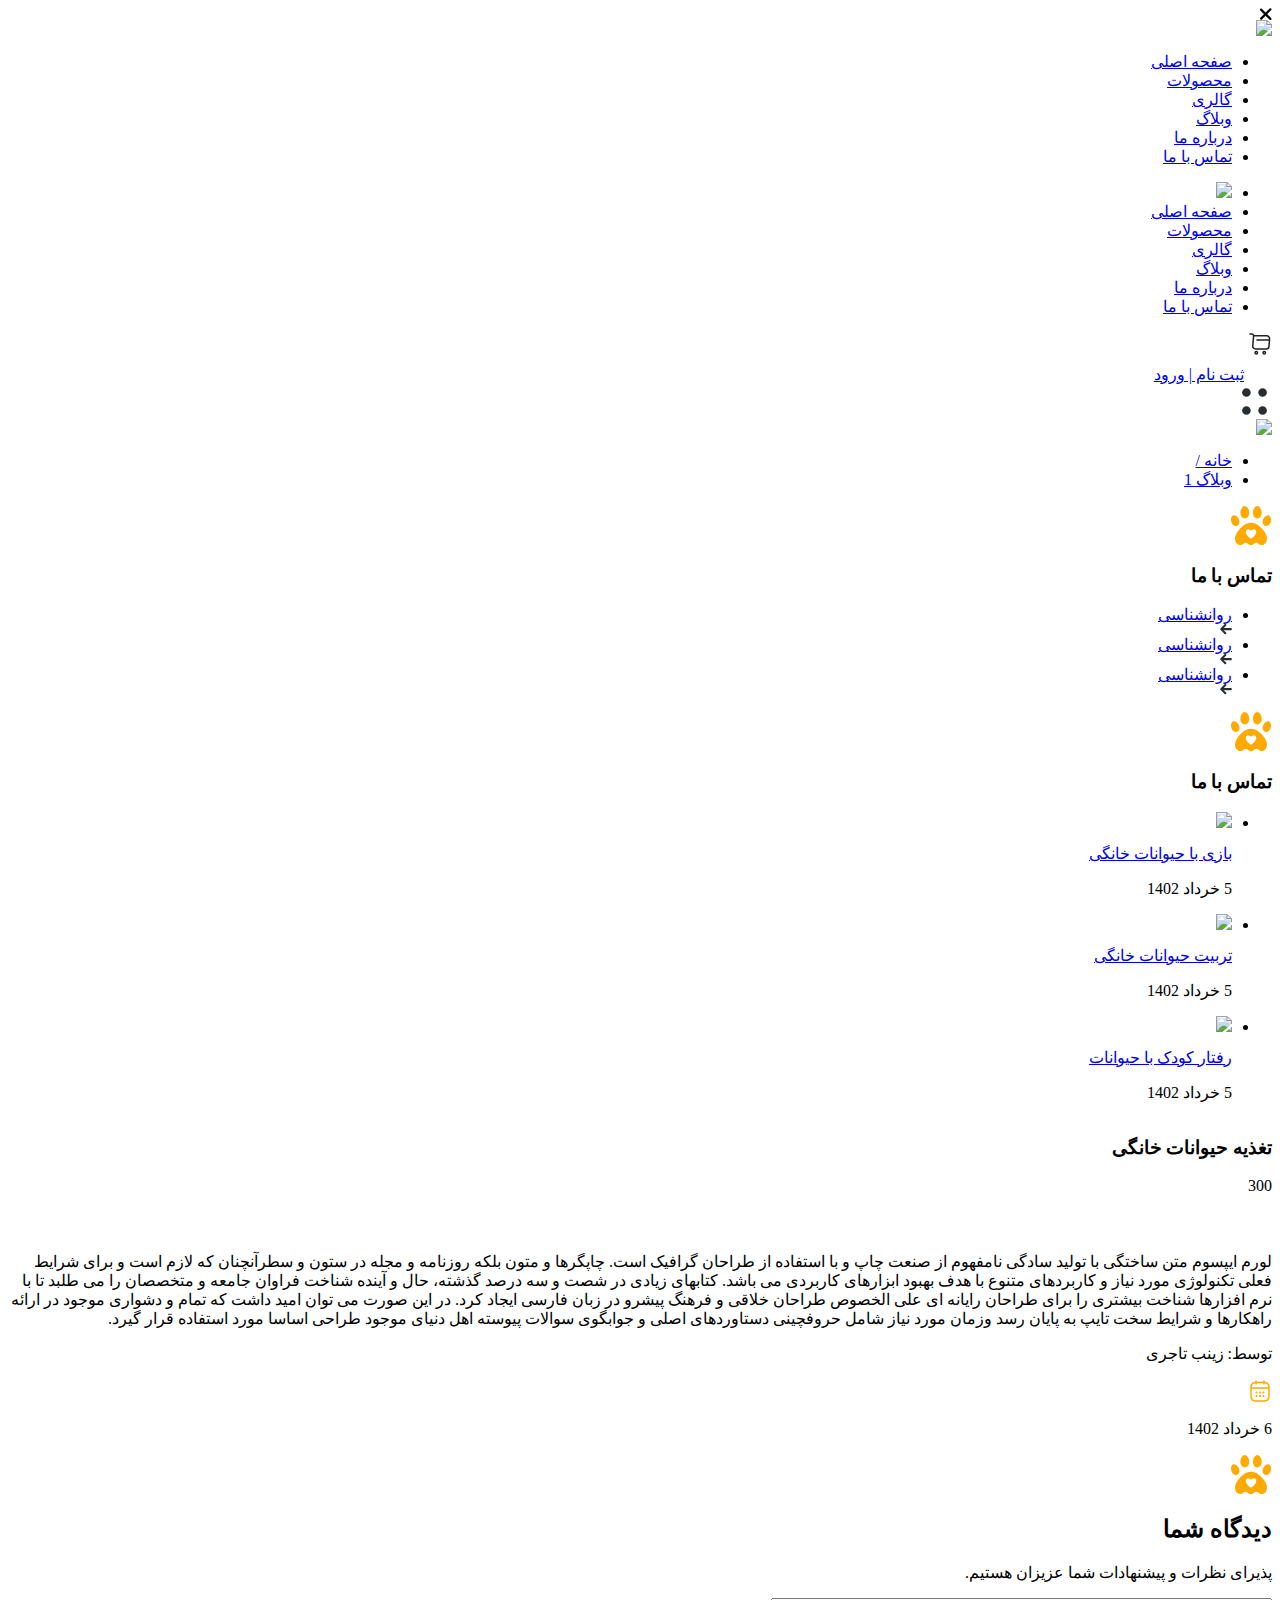
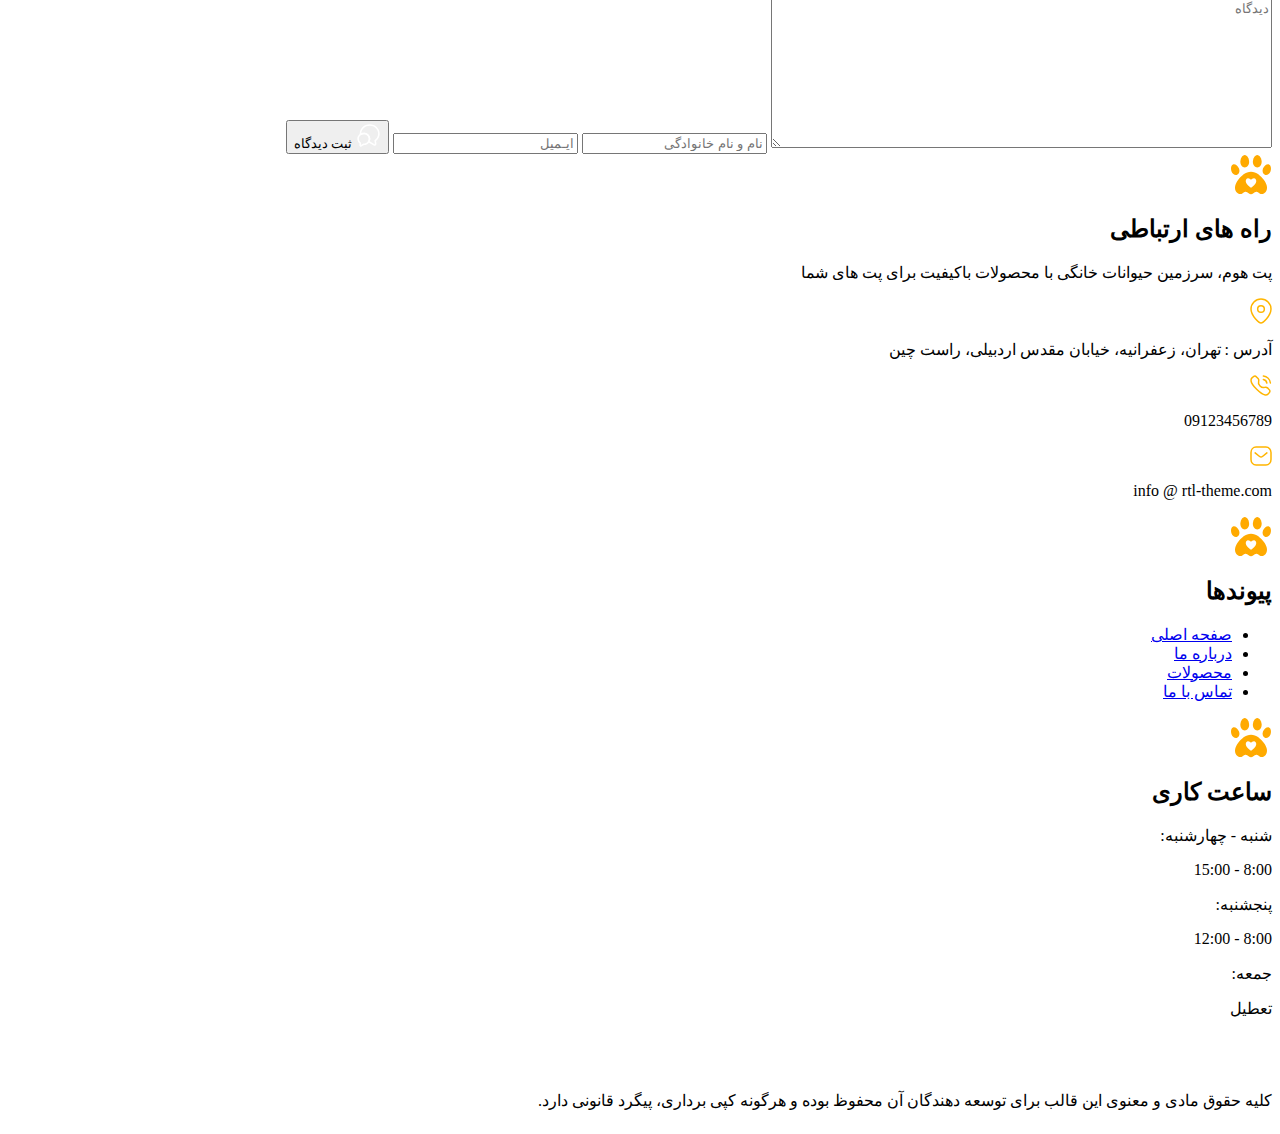
==== page-blog.html @ 5ad402a3 "Add files via upload" ====
﻿<html dir="rtl" lang="fa-IR">

<!-- Mirrored from theme-code.ir/pet-home/page-blog.html by HTTrack Website Copier/3.x [XR&CO'2014], Tue, 13 Jun 2023 16:57:00 GMT -->
<head>
    <title>صفحه وبلاگ 1 - دمو 1</title>
    <meta charset="UTF-8">
    <meta http-equiv="X-UA-Compatible" content="IE=edge">
    <meta name="viewport" content="width=device-width, initial-scale=1.0 , maximum-scale=1">
    <link href="Css/Main.css" rel="stylesheet" />
    <link href="Css/Menu.css" rel="stylesheet" />
    <link href="Css/Style.css" rel="stylesheet" />
    <link href="Css/owl.carousel.min.css" rel="stylesheet" />
    <link href="Css/owl.theme.min.css" rel="stylesheet" />
</head>

<body class="rtl">
    <div class="main_wrap">
        <div class="of-site-mask"></div>
    
        <div class="off-canvas-wrap ">
            <div class="close-off-canvas-wrap">
                <a href="#" id="of-close-off-canvas">
                    <svg class="mt-3" width="12" height="12" viewBox="0 0 22 22" fill="none" xmlns="http://www.w3.org/2000/svg">
                        <path d="M2 3L18.9706 19.9706" stroke="black" stroke-width="4" stroke-linecap="round"/>
                        <path d="M19.0874 2.47266L2.11684 19.4432" stroke="black" stroke-width="4" stroke-linecap="round"/>
                    </svg>
                </a>
            </div>

            <div class="off-canvas-inner">
                <div id="of-mobile-nav" class="mobile-menu-wrap">
                        <div class="d-block text-center my-3">
                            <a href="Index.html" class="current py-2">
                                <img src="Img/logo.svg" />
                            </a>
                        </div> 
                    <ul class="mobile-menu">
                        <li class="current-menu-item">
                            <a href="Index.html">صفحه اصلی</a>
                        </li>
                        <li class="current-menu-item">
                            <a href="shop.html">محصولات</a>
                        </li>
                        <li class="current-menu-item">
                            <a href="gallery.html">گالری</a>
                        </li>
                        <li class="current-menu-item">
                            <a href="blog.html">وبلاگ</a>
                        </li>
                        <li class="current-menu-item">
                            <a href="about-us.html">درباره ما</a>
                        </li>      
                        <li class="current-menu-item">
                            <a href="contact-us.html">تماس با ما</a>
                        </li>
                    </ul>
                </div>
            </div>
        </div>

        <header class="main_header wide_header">
            <div class="header_container">
                <div class="menu_wrapper menu_sticky header-btop">
                    <div class="container p_relative h86">

                        <div id="navigation" class="of-drop-down of-main-menu" role="navigation">
                            <ul class="menu">
                                <li>
                                    <a href="Index.html" class="current py-2">
                                        <img src="Img/logo.svg" />
                                    </a>
                                </li>
                                <li><a href="Index.html" target="_blank">صفحه اصلی</a></li>

                                <li><a href="shop.html" target="_blank">محصولات</a></li>

                                <li><a href="gallery.html" target="_blank">گالری</a></li>

                                <li><a href="blog.html" target="_blank">وبلاگ</a></li>
                        
                                <li><a href="about-us.html" target="_blank">درباره ما</a></li>
                                <li><a href="contact-us.html" target="_blank">تماس با ما</a></li>
                            </ul>
                        </div>

                        <div class="m_login d-flex">
                            <div class="shoping-cart radius30">
                                <a href="cart.html">
                                <svg width="24" height="24" viewBox="0 0 24 24" fill="none" xmlns="http://www.w3.org/2000/svg">
                                    <path d="M2 2H3.74001C4.82001 2 5.67 2.93 5.58 4L4.75 13.96C4.61 15.59 5.89999 16.99 7.53999 16.99H18.19C19.63 16.99 20.89 15.81 21 14.38L21.54 6.88C21.66 5.22 20.4 3.87 18.73 3.87H5.82001" stroke="#222221" stroke-width="1.5" stroke-miterlimit="10" stroke-linecap="round" stroke-linejoin="round"/>
                                    <path d="M16.25 22C16.9404 22 17.5 21.4404 17.5 20.75C17.5 20.0596 16.9404 19.5 16.25 19.5C15.5596 19.5 15 20.0596 15 20.75C15 21.4404 15.5596 22 16.25 22Z" stroke="#222221" stroke-width="1.5" stroke-miterlimit="10" stroke-linecap="round" stroke-linejoin="round"/>
                                    <path d="M8.25 22C8.94036 22 9.5 21.4404 9.5 20.75C9.5 20.0596 8.94036 19.5 8.25 19.5C7.55964 19.5 7 20.0596 7 20.75C7 21.4404 7.55964 22 8.25 22Z" stroke="#222221" stroke-width="1.5" stroke-miterlimit="10" stroke-linecap="round" stroke-linejoin="round"/>
                                    <path d="M9 8H21" stroke="#222221" stroke-width="1.5" stroke-miterlimit="10" stroke-linecap="round" stroke-linejoin="round"/>
                                </svg> 
                            </a>                                                   
                           </div>
                                <div class="login px-4 py-2 radius55 d-flex align-items-center">
                                    
                                    <svg width="24" height="24" viewBox="0 0 24 24" fill="none" xmlns="http://www.w3.org/2000/svg">
                                        <path d="M14.4399 19.05L15.9599 20.57L18.9999 17.53" stroke="white" stroke-width="1.5" stroke-linecap="round" stroke-linejoin="round"/>
                                        <path d="M12.1601 10.87C12.0601 10.86 11.9401 10.86 11.8301 10.87C9.4501 10.79 7.5601 8.84 7.5601 6.44C7.5501 3.99 9.5401 2 11.9901 2C14.4401 2 16.4301 3.99 16.4301 6.44C16.4301 8.84 14.5301 10.79 12.1601 10.87Z" stroke="white" stroke-width="1.5" stroke-linecap="round" stroke-linejoin="round"/>
                                        <path d="M11.99 21.8099C10.17 21.8099 8.36004 21.3499 6.98004 20.4299C4.56004 18.8099 4.56004 16.1699 6.98004 14.5599C9.73004 12.7199 14.24 12.7199 16.99 14.5599" stroke="white" stroke-width="1.5" stroke-linecap="round" stroke-linejoin="round"/>
                                    </svg>    
                                    <a class="mr-2" href="login.html">ثبت نام | ورود</a>
                                </div>
                        </div>

                        <div class="is-show mobile-nav-button">
                            <a id="of-trigger" class="icon-wrap" href="#">
                                <svg width="35" height="35" viewBox="0 0 24 24" fill="none" xmlns="http://www.w3.org/2000/svg">
                                    <path d="M17.5401 8.81063C19.1748 8.81063 20.5001 7.48539 20.5001 5.85062C20.5001 4.21586 19.1748 2.89062 17.5401 2.89062C15.9053 2.89062 14.5801 4.21586 14.5801 5.85062C14.5801 7.48539 15.9053 8.81063 17.5401 8.81063Z" fill="#292D32"/>
                                    <path d="M6.46 8.81063C8.09476 8.81063 9.42 7.48539 9.42 5.85062C9.42 4.21586 8.09476 2.89062 6.46 2.89062C4.82524 2.89062 3.5 4.21586 3.5 5.85062C3.5 7.48539 4.82524 8.81063 6.46 8.81063Z" fill="#292D32"/>
                                    <path d="M17.5401 21.1095C19.1748 21.1095 20.5001 19.7842 20.5001 18.1495C20.5001 16.5147 19.1748 15.1895 17.5401 15.1895C15.9053 15.1895 14.5801 16.5147 14.5801 18.1495C14.5801 19.7842 15.9053 21.1095 17.5401 21.1095Z" fill="#292D32"/>
                                    <path d="M6.46 21.1095C8.09476 21.1095 9.42 19.7842 9.42 18.1495C9.42 16.5147 8.09476 15.1895 6.46 15.1895C4.82524 15.1895 3.5 16.5147 3.5 18.1495C3.5 19.7842 4.82524 21.1095 6.46 21.1095Z" fill="#292D32"/>
                                    </svg>
                            </a>        
                        </div>

                        <div class="logo-mobile d-none">
                            <a href="Index.html" class="current py-2">
                                <img src="Img/logo.svg" />
                            </a>
                        </div> 

                    </div>
                </div>
            </div>
        </header>

        <div class="clearfix"></div>

        <section class="container-fluid bkg p-0">
            <div class="row">
                <div class="col-lg-12 p-0 mb-3">
                    <div class="bg-package d-flex align-items-center justify-content-center">
                        <div class="breadcrumb radius15">
                            <ul class="">
                                <li><a href="#">خانه / </a></li>
                                <li><a href="#" class="current">وبلاگ 1</a></li>
                            </ul>
                        </div>
                    </div>
                </div>
            </div>
        </section>

        <section class="container mb-4">
            <div class="row">


            <div class="col-xl-3 order-xl-1 pt-3 order-1 mb-3">
                    <div class="d-flex align-items-center justify-content-center mb-3 bg-title-sidebar p-2 radius15">
                        <svg width="41" height="41" viewBox="0 0 41 41" fill="none" xmlns="http://www.w3.org/2000/svg">
                            <path d="M26.2658 0.97876C28.7008 0.97876 30.6746 4.67863 30.6746 7.81348C30.6746 10.9483 28.7008 13.489 26.2658 13.489C23.8307 13.489 21.8569 10.9479 21.8569 7.81348C21.8569 4.6791 23.8307 0.97876 26.2658 0.97876Z" fill="#FFAA00"/>
                            <path d="M13.7387 0.97876C16.1737 0.97876 18.1475 4.67863 18.1475 7.81348C18.1475 10.9483 16.1737 13.489 13.7387 13.489C11.3036 13.489 9.32983 10.9479 9.32983 7.81348C9.32983 4.6791 11.3036 0.97876 13.7387 0.97876Z" fill="#FFAA00"/>
                            <path d="M0.534818 17.5109C-0.500563 14.9255 -0.0464077 11.2055 2.01777 10.3819C4.08194 9.55835 6.97583 11.9425 8.01027 14.5283C9.04471 17.1142 8.20934 19.8781 6.1447 20.7017C4.08005 21.5252 1.56879 20.0967 0.534818 17.5109Z" fill="#FFAA00"/>
                            <path d="M39.4698 17.5109C38.4344 20.0963 35.9241 21.5253 33.8599 20.7017C31.7957 19.8782 30.9604 17.1142 31.9943 14.5284C33.0283 11.9426 35.9227 9.55745 37.9868 10.3819C40.051 11.2064 40.5037 14.9251 39.4698 17.5109Z" fill="#FFAA00"/>
                            <path d="M35.776 31.7942C35.3054 29.679 34.1759 27.7667 32.9292 25.9965C30.0075 21.85 25.329 17.6627 20.0025 17.6627C14.698 17.6627 9.99787 21.8491 7.07574 25.9965C5.82905 27.7667 4.7019 29.6766 4.22892 31.7942C3.75593 33.9119 4.01478 36.2805 5.3283 37.9991C6.64182 39.7176 9.13097 40.5816 11.0756 39.649C12.2324 39.0953 13.169 37.9789 14.4448 37.8712C15.6167 37.773 16.6521 38.5608 17.6291 39.2198C18.335 39.696 19.1869 40.1294 20.0025 40.135C20.8181 40.1294 21.6694 39.696 22.3758 39.2198C23.3529 38.5617 24.3882 37.773 25.5601 37.8712C26.836 37.9789 27.7721 39.0934 28.9293 39.649C30.874 40.5816 33.3631 39.7214 34.6766 38.001C35.9902 36.2805 36.249 33.9123 35.776 31.7942ZM24.6424 29.2432C24.0414 30.3403 23.0931 31.3063 22.2921 32.0579C21.8629 32.4609 21.4108 32.8388 20.9381 33.1899H20.9353C20.6648 33.3882 20.338 33.4951 20.0025 33.4951C19.6669 33.4951 19.3402 33.3882 19.0697 33.1899H19.0669C18.5941 32.8388 18.142 32.4609 17.7129 32.0579C16.9128 31.3058 15.9635 30.3403 15.3626 29.2432C14.866 28.3374 14.6067 27.3423 14.8637 26.3053C15.1103 25.3116 15.8953 24.4387 16.8582 24.3169C17.9717 24.1759 19.2683 24.9586 20.0025 25.8573C20.7366 24.9586 22.0332 24.1764 23.1467 24.3174C24.1096 24.4392 24.8946 25.3121 25.1413 26.3058C25.3982 27.3423 25.1389 28.3374 24.6424 29.2432Z" fill="#FFAA00"/>
                            </svg>
                            
                            <h3 class="mr-3">تماس با ما</h3>
                        
        
                    </div>   

                    <div class="card side-category p-4 mb-3">
                            <ul class="list-unstyled">
                            
                            <li><a href="#"><span>روانشناسی</span></a>
                                <a href="#">
                                    <div class="arrow-cat d-flex align-items-center justify-content-center">
                                    <svg width="12" height="11" viewBox="0 0 12 11" fill="none" xmlns="http://www.w3.org/2000/svg">
                                        <path d="M10.8019 6.17453H2.56566C2.00285 6.17453 1.53613 5.70782 1.53613 5.14501C1.53613 4.5822 2.00285 4.11548 2.56566 4.11548H10.8019C11.3647 4.11548 11.8314 4.5822 11.8314 5.14501C11.8314 5.70782 11.3647 6.17453 10.8019 6.17453Z" fill="#292D32"/>
                                        <path d="M5.31096 10.2918C5.05014 10.2918 4.78933 10.1958 4.58342 9.98985L0.465311 5.87174C0.067227 5.47366 0.067227 4.81476 0.465311 4.41667L4.58342 0.298563C4.98151 -0.099521 5.64041 -0.099521 6.03849 0.298563C6.43657 0.696647 6.43657 1.35554 6.03849 1.75363L2.64791 5.14421L6.03849 8.53479C6.43657 8.93287 6.43657 9.59177 6.03849 9.98985C5.83258 10.1958 5.57177 10.2918 5.31096 10.2918Z" fill="#292D32"/>
                                    </svg>
                                    </div>
                                </a>
                            </li>
                            <li><a href="#"><span>روانشناسی</span></a>
                                <a href="#">
                                    <div class="arrow-cat d-flex align-items-center justify-content-center">
                                    <svg width="12" height="11" viewBox="0 0 12 11" fill="none" xmlns="http://www.w3.org/2000/svg">
                                        <path d="M10.8019 6.17453H2.56566C2.00285 6.17453 1.53613 5.70782 1.53613 5.14501C1.53613 4.5822 2.00285 4.11548 2.56566 4.11548H10.8019C11.3647 4.11548 11.8314 4.5822 11.8314 5.14501C11.8314 5.70782 11.3647 6.17453 10.8019 6.17453Z" fill="#292D32"/>
                                        <path d="M5.31096 10.2918C5.05014 10.2918 4.78933 10.1958 4.58342 9.98985L0.465311 5.87174C0.067227 5.47366 0.067227 4.81476 0.465311 4.41667L4.58342 0.298563C4.98151 -0.099521 5.64041 -0.099521 6.03849 0.298563C6.43657 0.696647 6.43657 1.35554 6.03849 1.75363L2.64791 5.14421L6.03849 8.53479C6.43657 8.93287 6.43657 9.59177 6.03849 9.98985C5.83258 10.1958 5.57177 10.2918 5.31096 10.2918Z" fill="#292D32"/>
                                    </svg>
                                    </div>
                                </a>
                            </li>
                            <li><a href="#"><span>روانشناسی</span></a>
                                <a href="#">
                                    <div class="arrow-cat d-flex align-items-center justify-content-center">
                                    <svg width="12" height="11" viewBox="0 0 12 11" fill="none" xmlns="http://www.w3.org/2000/svg">
                                        <path d="M10.8019 6.17453H2.56566C2.00285 6.17453 1.53613 5.70782 1.53613 5.14501C1.53613 4.5822 2.00285 4.11548 2.56566 4.11548H10.8019C11.3647 4.11548 11.8314 4.5822 11.8314 5.14501C11.8314 5.70782 11.3647 6.17453 10.8019 6.17453Z" fill="#292D32"/>
                                        <path d="M5.31096 10.2918C5.05014 10.2918 4.78933 10.1958 4.58342 9.98985L0.465311 5.87174C0.067227 5.47366 0.067227 4.81476 0.465311 4.41667L4.58342 0.298563C4.98151 -0.099521 5.64041 -0.099521 6.03849 0.298563C6.43657 0.696647 6.43657 1.35554 6.03849 1.75363L2.64791 5.14421L6.03849 8.53479C6.43657 8.93287 6.43657 9.59177 6.03849 9.98985C5.83258 10.1958 5.57177 10.2918 5.31096 10.2918Z" fill="#292D32"/>
                                    </svg>
                                    </div>
                                </a>
                            </li>
                      
                        </ul>
                    </div>
                    <div class="d-flex align-items-center justify-content-center mb-3 mt-5 bg-title-sidebar p-2 radius15">
                        <svg width="41" height="41" viewBox="0 0 41 41" fill="none" xmlns="http://www.w3.org/2000/svg">
                            <path d="M26.2658 0.97876C28.7008 0.97876 30.6746 4.67863 30.6746 7.81348C30.6746 10.9483 28.7008 13.489 26.2658 13.489C23.8307 13.489 21.8569 10.9479 21.8569 7.81348C21.8569 4.6791 23.8307 0.97876 26.2658 0.97876Z" fill="#FFAA00"/>
                            <path d="M13.7387 0.97876C16.1737 0.97876 18.1475 4.67863 18.1475 7.81348C18.1475 10.9483 16.1737 13.489 13.7387 13.489C11.3036 13.489 9.32983 10.9479 9.32983 7.81348C9.32983 4.6791 11.3036 0.97876 13.7387 0.97876Z" fill="#FFAA00"/>
                            <path d="M0.534818 17.5109C-0.500563 14.9255 -0.0464077 11.2055 2.01777 10.3819C4.08194 9.55835 6.97583 11.9425 8.01027 14.5283C9.04471 17.1142 8.20934 19.8781 6.1447 20.7017C4.08005 21.5252 1.56879 20.0967 0.534818 17.5109Z" fill="#FFAA00"/>
                            <path d="M39.4698 17.5109C38.4344 20.0963 35.9241 21.5253 33.8599 20.7017C31.7957 19.8782 30.9604 17.1142 31.9943 14.5284C33.0283 11.9426 35.9227 9.55745 37.9868 10.3819C40.051 11.2064 40.5037 14.9251 39.4698 17.5109Z" fill="#FFAA00"/>
                            <path d="M35.776 31.7942C35.3054 29.679 34.1759 27.7667 32.9292 25.9965C30.0075 21.85 25.329 17.6627 20.0025 17.6627C14.698 17.6627 9.99787 21.8491 7.07574 25.9965C5.82905 27.7667 4.7019 29.6766 4.22892 31.7942C3.75593 33.9119 4.01478 36.2805 5.3283 37.9991C6.64182 39.7176 9.13097 40.5816 11.0756 39.649C12.2324 39.0953 13.169 37.9789 14.4448 37.8712C15.6167 37.773 16.6521 38.5608 17.6291 39.2198C18.335 39.696 19.1869 40.1294 20.0025 40.135C20.8181 40.1294 21.6694 39.696 22.3758 39.2198C23.3529 38.5617 24.3882 37.773 25.5601 37.8712C26.836 37.9789 27.7721 39.0934 28.9293 39.649C30.874 40.5816 33.3631 39.7214 34.6766 38.001C35.9902 36.2805 36.249 33.9123 35.776 31.7942ZM24.6424 29.2432C24.0414 30.3403 23.0931 31.3063 22.2921 32.0579C21.8629 32.4609 21.4108 32.8388 20.9381 33.1899H20.9353C20.6648 33.3882 20.338 33.4951 20.0025 33.4951C19.6669 33.4951 19.3402 33.3882 19.0697 33.1899H19.0669C18.5941 32.8388 18.142 32.4609 17.7129 32.0579C16.9128 31.3058 15.9635 30.3403 15.3626 29.2432C14.866 28.3374 14.6067 27.3423 14.8637 26.3053C15.1103 25.3116 15.8953 24.4387 16.8582 24.3169C17.9717 24.1759 19.2683 24.9586 20.0025 25.8573C20.7366 24.9586 22.0332 24.1764 23.1467 24.3174C24.1096 24.4392 24.8946 25.3121 25.1413 26.3058C25.3982 27.3423 25.1389 28.3374 24.6424 29.2432Z" fill="#FFAA00"/>
                            </svg>
                            
                            <h3 class="mr-3">تماس با ما</h3>
                        
        
                    </div>  
                    
                    <div class="card thumb-post p-4 mb-3">
            
                        <ul>
                            <li class="my-1">
                                <div class="d-flex align-items-center justify-content-between">
                                    <a href="#"><img src="Img/beautiful-pet-3.jpg" /></a>
                                    <div class="mr-2">
                                        <p><a href="#">بازی با حیوانات خانگی</a></p>
                                        <p>5 خرداد 1402</p>
                                    </div>
                                </div>
                            </li>
                            <li class="my-1">
                                <div class="d-flex align-items-center justify-content-between">
                                    <a href="#"><img src="Img/beautiful-pet-4.jpg" /></a>
                                    <div class="mr-2">
                                        <p><a href="#">تربیت حیوانات خانگی</a></p>
                                        <p>5 خرداد 1402</p>
                                    </div>
                                </div>
                            </li>
                            <li class="my-1">
                                <div class="d-flex align-items-center justify-content-between">
                                    <a href="#"><img src="Img/beautiful-pet-2.jpg" /></a>
                                    <div class="mr-2">
                                        <p><a href="#">رفتار کودک با حیوانات</a></p>
                                        <p>5 خرداد 1402</p>
                                    </div>
                                </div>
                            </li>
               
                    </div>
             
            </div>



            <div class="col-xl-9 order-xl-0 pl-4 order-0 mb-3 blog-p">
               
                    <div class="mb-3 p-3">

                        <div class="op p_relative">
                            <img src="Img/beautiful-pet-1.jpg" alt="" class="img-fluid mb-4 blogimg radius30" />
                            <div class="op-description d-flex justify-content-between w-100">
                                <h3>تغذیه حیوانات خانگی</h3>

                                <div class="d-flex align-items-center">   
                                    <p class="ml-2">300</p>
                                    <svg width="25" height="25" viewBox="0 0 28 28" fill="none" xmlns="http://www.w3.org/2000/svg">
                                        <path d="M18.1766 14C18.1766 16.31 16.3099 18.1766 13.9999 18.1766C11.6899 18.1766 9.82324 16.31 9.82324 14C9.82324 11.69 11.6899 9.8233 13.9999 9.8233C16.3099 9.8233 18.1766 11.69 18.1766 14Z" stroke="white" stroke-width="2" stroke-linecap="round" stroke-linejoin="round"/>
                                        <path d="M13.9998 23.6484C18.1182 23.6484 21.9565 21.2217 24.6282 17.0217C25.6782 15.3767 25.6782 12.6117 24.6282 10.9667C21.9565 6.76669 18.1182 4.34003 13.9998 4.34003C9.88148 4.34003 6.04315 6.76669 3.37148 10.9667C2.32148 12.6117 2.32148 15.3767 3.37148 17.0217C6.04315 21.2217 9.88148 23.6484 13.9998 23.6484Z" stroke="white" stroke-width="2" stroke-linecap="round" stroke-linejoin="round"/>
                                        </svg>
                                </div>

    
                            </div>
                            <a class="op-link" href="blog_destails.html"></a>
                        </div>
                    </div>
                        <div class="card m-3 p-sm-4 p-3 pb-0">
                            <div class="item">

                                <div class="row">
                                    <div class="col-lg-12 text-justify">                   
                                        <p>لورم ایپسوم متن ساختگی با تولید سادگی نامفهوم از صنعت چاپ و با استفاده از طراحان گرافیک است. چاپگرها و متون بلکه روزنامه و مجله در ستون و سطرآنچنان که لازم است و برای شرایط فعلی تکنولوژی مورد نیاز و کاربردهای متنوع با هدف بهبود ابزارهای کاربردی می باشد. کتابهای زیادی در شصت و سه درصد گذشته، حال و آینده شناخت فراوان جامعه و متخصصان را می طلبد تا با نرم افزارها شناخت بیشتری را برای طراحان رایانه ای علی الخصوص طراحان خلاقی و فرهنگ پیشرو در زبان فارسی ایجاد کرد. در این صورت می توان امید داشت که تمام و دشواری موجود در ارائه راهکارها و شرایط سخت تایپ به پایان رسد وزمان مورد نیاز شامل حروفچینی دستاوردهای اصلی و جوابگوی سوالات پیوسته اهل دنیای موجود طراحی اساسا مورد استفاده قرار گیرد.
                                        </p>
                                        
                                        <div class="d-flex justify-content-between mt-4 bt-1 p-3">
                                            <p>توسط: زینب تاجری</p>
                                            <div class="d-flex align-items-center">
                                                <svg width="24" height="24" viewBox="0 0 24 24" fill="none" xmlns="http://www.w3.org/2000/svg">
                                                    <path d="M8 5.75C7.59 5.75 7.25 5.41 7.25 5V2C7.25 1.59 7.59 1.25 8 1.25C8.41 1.25 8.75 1.59 8.75 2V5C8.75 5.41 8.41 5.75 8 5.75Z" fill="#FFAA00"/>
                                                    <path d="M16 5.75C15.59 5.75 15.25 5.41 15.25 5V2C15.25 1.59 15.59 1.25 16 1.25C16.41 1.25 16.75 1.59 16.75 2V5C16.75 5.41 16.41 5.75 16 5.75Z" fill="#FFAA00"/>
                                                    <path d="M8.5 14.5001C8.37 14.5001 8.24 14.4701 8.12 14.4201C7.99 14.3701 7.89 14.3001 7.79 14.2101C7.61 14.0201 7.5 13.7701 7.5 13.5001C7.5 13.3701 7.53 13.2401 7.58 13.1201C7.63 13.0001 7.7 12.8901 7.79 12.7901C7.89 12.7001 7.99 12.6301 8.12 12.5801C8.48 12.4301 8.93 12.5101 9.21 12.7901C9.39 12.9801 9.5 13.2401 9.5 13.5001C9.5 13.5601 9.49 13.6301 9.48 13.7001C9.47 13.7601 9.45 13.8201 9.42 13.8801C9.4 13.9401 9.37 14.0001 9.33 14.0601C9.3 14.1101 9.25 14.1601 9.21 14.2101C9.02 14.3901 8.76 14.5001 8.5 14.5001Z" fill="#FFAA00"/>
                                                    <path d="M12 14.5C11.87 14.5 11.74 14.47 11.62 14.42C11.49 14.37 11.39 14.3 11.29 14.21C11.11 14.02 11 13.77 11 13.5C11 13.37 11.03 13.24 11.08 13.12C11.13 13 11.2 12.89 11.29 12.79C11.39 12.7 11.49 12.63 11.62 12.58C11.98 12.42 12.43 12.51 12.71 12.79C12.89 12.98 13 13.24 13 13.5C13 13.56 12.99 13.63 12.98 13.7C12.97 13.76 12.95 13.82 12.92 13.88C12.9 13.94 12.87 14 12.83 14.06C12.8 14.11 12.75 14.16 12.71 14.21C12.52 14.39 12.26 14.5 12 14.5Z" fill="#FFAA00"/>
                                                    <path d="M15.5 14.5C15.37 14.5 15.24 14.47 15.12 14.42C14.99 14.37 14.89 14.3 14.79 14.21C14.75 14.16 14.71 14.11 14.67 14.06C14.63 14 14.6 13.94 14.58 13.88C14.55 13.82 14.53 13.76 14.52 13.7C14.51 13.63 14.5 13.56 14.5 13.5C14.5 13.24 14.61 12.98 14.79 12.79C14.89 12.7 14.99 12.63 15.12 12.58C15.49 12.42 15.93 12.51 16.21 12.79C16.39 12.98 16.5 13.24 16.5 13.5C16.5 13.56 16.49 13.63 16.48 13.7C16.47 13.76 16.45 13.82 16.42 13.88C16.4 13.94 16.37 14 16.33 14.06C16.3 14.11 16.25 14.16 16.21 14.21C16.02 14.39 15.76 14.5 15.5 14.5Z" fill="#FFAA00"/>
                                                    <path d="M8.5 17.9999C8.37 17.9999 8.24 17.97 8.12 17.92C8 17.87 7.89 17.7999 7.79 17.7099C7.61 17.5199 7.5 17.2599 7.5 16.9999C7.5 16.8699 7.53 16.7399 7.58 16.6199C7.63 16.4899 7.7 16.38 7.79 16.29C8.16 15.92 8.84 15.92 9.21 16.29C9.39 16.48 9.5 16.7399 9.5 16.9999C9.5 17.2599 9.39 17.5199 9.21 17.7099C9.02 17.8899 8.76 17.9999 8.5 17.9999Z" fill="#FFAA00"/>
                                                    <path d="M12 17.9999C11.74 17.9999 11.48 17.8899 11.29 17.7099C11.11 17.5199 11 17.2599 11 16.9999C11 16.8699 11.03 16.7399 11.08 16.6199C11.13 16.4899 11.2 16.38 11.29 16.29C11.66 15.92 12.34 15.92 12.71 16.29C12.8 16.38 12.87 16.4899 12.92 16.6199C12.97 16.7399 13 16.8699 13 16.9999C13 17.2599 12.89 17.5199 12.71 17.7099C12.52 17.8899 12.26 17.9999 12 17.9999Z" fill="#FFAA00"/>
                                                    <path d="M15.5 18C15.24 18 14.98 17.89 14.79 17.71C14.7 17.62 14.63 17.51 14.58 17.38C14.53 17.26 14.5 17.13 14.5 17C14.5 16.87 14.53 16.74 14.58 16.62C14.63 16.49 14.7 16.38 14.79 16.29C15.02 16.06 15.37 15.95 15.69 16.02C15.76 16.03 15.82 16.05 15.88 16.08C15.94 16.1 16 16.13 16.06 16.17C16.11 16.2 16.16 16.25 16.21 16.29C16.39 16.48 16.5 16.74 16.5 17C16.5 17.26 16.39 17.52 16.21 17.71C16.02 17.89 15.76 18 15.5 18Z" fill="#FFAA00"/>
                                                    <path d="M20.5 9.83997H3.5C3.09 9.83997 2.75 9.49997 2.75 9.08997C2.75 8.67997 3.09 8.33997 3.5 8.33997H20.5C20.91 8.33997 21.25 8.67997 21.25 9.08997C21.25 9.49997 20.91 9.83997 20.5 9.83997Z" fill="#FFAA00"/>
                                                    <path d="M16 22.75H8C4.35 22.75 2.25 20.65 2.25 17V8.5C2.25 4.85 4.35 2.75 8 2.75H16C19.65 2.75 21.75 4.85 21.75 8.5V17C21.75 20.65 19.65 22.75 16 22.75ZM8 4.25C5.14 4.25 3.75 5.64 3.75 8.5V17C3.75 19.86 5.14 21.25 8 21.25H16C18.86 21.25 20.25 19.86 20.25 17V8.5C20.25 5.64 18.86 4.25 16 4.25H8Z" fill="#FFAA00"/>
                                                    </svg>
                                                    <p class="mr-2">6 خرداد 1402</p>
                                            </div>
                                
                
                                        </div>

                                    </div>
                                    
                                </div>
                            </div>
                     
                    </div>

                    <div>
                        
                        <div class="p-sm-4 pb-0">
                            <div class="d-flex align-items-center mb-1">
                                <svg width="41" height="41" viewBox="0 0 41 41" fill="none" xmlns="http://www.w3.org/2000/svg">
                                    <path d="M26.2658 0.97876C28.7008 0.97876 30.6746 4.67863 30.6746 7.81348C30.6746 10.9483 28.7008 13.489 26.2658 13.489C23.8307 13.489 21.8569 10.9479 21.8569 7.81348C21.8569 4.6791 23.8307 0.97876 26.2658 0.97876Z" fill="#FFAA00"/>
                                    <path d="M13.7387 0.97876C16.1737 0.97876 18.1475 4.67863 18.1475 7.81348C18.1475 10.9483 16.1737 13.489 13.7387 13.489C11.3036 13.489 9.32983 10.9479 9.32983 7.81348C9.32983 4.6791 11.3036 0.97876 13.7387 0.97876Z" fill="#FFAA00"/>
                                    <path d="M0.534818 17.5109C-0.500563 14.9255 -0.0464077 11.2055 2.01777 10.3819C4.08194 9.55835 6.97583 11.9425 8.01027 14.5283C9.04471 17.1142 8.20934 19.8781 6.1447 20.7017C4.08005 21.5252 1.56879 20.0967 0.534818 17.5109Z" fill="#FFAA00"/>
                                    <path d="M39.4698 17.5109C38.4344 20.0963 35.9241 21.5253 33.8599 20.7017C31.7957 19.8782 30.9604 17.1142 31.9943 14.5284C33.0283 11.9426 35.9227 9.55745 37.9868 10.3819C40.051 11.2064 40.5037 14.9251 39.4698 17.5109Z" fill="#FFAA00"/>
                                    <path d="M35.776 31.7942C35.3054 29.679 34.1759 27.7667 32.9292 25.9965C30.0075 21.85 25.329 17.6627 20.0025 17.6627C14.698 17.6627 9.99787 21.8491 7.07574 25.9965C5.82905 27.7667 4.7019 29.6766 4.22892 31.7942C3.75593 33.9119 4.01478 36.2805 5.3283 37.9991C6.64182 39.7176 9.13097 40.5816 11.0756 39.649C12.2324 39.0953 13.169 37.9789 14.4448 37.8712C15.6167 37.773 16.6521 38.5608 17.6291 39.2198C18.335 39.696 19.1869 40.1294 20.0025 40.135C20.8181 40.1294 21.6694 39.696 22.3758 39.2198C23.3529 38.5617 24.3882 37.773 25.5601 37.8712C26.836 37.9789 27.7721 39.0934 28.9293 39.649C30.874 40.5816 33.3631 39.7214 34.6766 38.001C35.9902 36.2805 36.249 33.9123 35.776 31.7942ZM24.6424 29.2432C24.0414 30.3403 23.0931 31.3063 22.2921 32.0579C21.8629 32.4609 21.4108 32.8388 20.9381 33.1899H20.9353C20.6648 33.3882 20.338 33.4951 20.0025 33.4951C19.6669 33.4951 19.3402 33.3882 19.0697 33.1899H19.0669C18.5941 32.8388 18.142 32.4609 17.7129 32.0579C16.9128 31.3058 15.9635 30.3403 15.3626 29.2432C14.866 28.3374 14.6067 27.3423 14.8637 26.3053C15.1103 25.3116 15.8953 24.4387 16.8582 24.3169C17.9717 24.1759 19.2683 24.9586 20.0025 25.8573C20.7366 24.9586 22.0332 24.1764 23.1467 24.3174C24.1096 24.4392 24.8946 25.3121 25.1413 26.3058C25.3982 27.3423 25.1389 28.3374 24.6424 29.2432Z" fill="#FFAA00"/>
                                    </svg>
                                    
                                    <h2 class="mr-3">دیدگاه شما</h2>
                                
                
                            </div>   
                                <p class="mb-4">
                                    پذیرای نظرات و پیشنهادات شما عزیزان هستیم.
                                </p>
                        </div>
                    <div class="card m-3 p-sm-4">
                        <div class="form-group comment-page-blog">
                            <textarea class="form-control area mb-2" cols="60" rows="9" placeholder="دیدگاه" style="height: 150px!important"></textarea>
                            <input class="form-control mb-3 d-inline-block" type="text" placeholder="نام و نام خانوادگی">
                            <input class="form-control w-50 mb-3 mr-1 float-left" type="email" placeholder="ایـمیل">
                            <button type="submit" class="btn btn-lightorng d-flex align-items-center">
                                <svg class="ml-2" width="25" height="25" viewBox="0 0 32 32" fill="none" xmlns="http://www.w3.org/2000/svg">
                                    <path d="M23.8268 29.16C23.4134 29.16 23.0001 29.0534 22.6268 28.8267L17.2801 25.6534C16.7201 25.64 16.1601 25.6001 15.6268 25.5201C15.2668 25.4667 14.9601 25.2267 14.8268 24.88C14.6934 24.5333 14.7601 24.16 15.0001 23.88C15.8801 22.8533 16.3334 21.6267 16.3334 20.32C16.3334 17.0934 13.4934 14.4667 10.0001 14.4667C8.69343 14.4667 7.44009 14.8267 6.38676 15.5201C6.09343 15.7067 5.73343 15.7334 5.41343 15.5867C5.10677 15.44 4.88011 15.1467 4.84011 14.8C4.80011 14.4267 4.77344 14.0534 4.77344 13.6667C4.77344 7.05337 10.5068 1.68005 17.5468 1.68005C24.5868 1.68005 30.3201 7.05337 30.3201 13.6667C30.3201 17.2934 28.6401 20.6267 25.6801 22.9067L26.1334 26.5334C26.2401 27.4401 25.8401 28.2934 25.0801 28.7867C24.7068 29.0267 24.2668 29.16 23.8268 29.16ZM17.5334 23.64C17.7201 23.6267 17.9068 23.6801 18.0668 23.7867L23.6534 27.1067C23.8001 27.2001 23.9201 27.1601 24.0001 27.1067C24.0668 27.0667 24.1734 26.9601 24.1468 26.7734L23.6268 22.56C23.5868 22.1867 23.7468 21.8267 24.0401 21.6134C26.7601 19.7067 28.3201 16.8 28.3201 13.64C28.3201 8.13335 23.4934 3.65336 17.5468 3.65336C11.8268 3.65336 7.13343 7.81341 6.78676 13.0401C7.78676 12.6534 8.86678 12.4401 9.98678 12.4401C14.5868 12.4401 18.3201 15.96 18.3201 20.2933C18.3334 21.4667 18.0534 22.6 17.5334 23.64Z" fill="white"/>
                                    <path d="M6.10636 30.3335C5.7597 30.3335 5.42636 30.2402 5.11969 30.0402C4.51969 29.6535 4.1997 28.9868 4.2797 28.2802L4.54637 26.2268C2.74637 24.7601 1.67969 22.5868 1.67969 20.3068C1.67969 17.7068 3.0397 15.2801 5.3197 13.8268C6.69304 12.9334 8.31969 12.4535 10.013 12.4535C14.613 12.4535 18.3464 15.9734 18.3464 20.3068C18.3464 22.0668 17.7064 23.8001 16.533 25.1735C15.0264 27.0001 12.773 28.0668 10.293 28.1468L7.03969 30.0801C6.74636 30.2535 6.42636 30.3335 6.10636 30.3335ZM9.99969 14.4535C8.69303 14.4535 7.43969 14.8135 6.38635 15.5068C4.67969 16.6001 3.66636 18.3868 3.66636 20.3068C3.66636 22.1601 4.57303 23.8535 6.17303 24.9468C6.4797 25.1602 6.63969 25.5201 6.59969 25.8934L6.30636 28.1735L9.49302 26.2802C9.65302 26.1868 9.82636 26.1334 9.99969 26.1334C11.9597 26.1334 13.813 25.2935 14.9864 23.8668C15.8664 22.8268 16.333 21.6001 16.333 20.2934C16.333 17.0801 13.493 14.4535 9.99969 14.4535Z" fill="white"/>
                                    </svg>
                                ثبت دیدگاه                                    
                            </button>

                        </div>

                    </div>
                </div>
            </div>
  


            </div>
     
        </section>

        <footer class="footer-parent pt-4 pb-4">
            <div class="container footer-wrap">
        
                <div class="row py-3">
        
                <div class="col-lg-5 col-md-6 col-sm-12 px-md-3 mb-4 pl-lg-5">
                    <div class="d-flex align-items-center mb-4">
                        <svg width="41" height="41" viewBox="0 0 41 41" fill="none" xmlns="http://www.w3.org/2000/svg">
                            <path d="M26.2658 0.97876C28.7008 0.97876 30.6746 4.67863 30.6746 7.81348C30.6746 10.9483 28.7008 13.489 26.2658 13.489C23.8307 13.489 21.8569 10.9479 21.8569 7.81348C21.8569 4.6791 23.8307 0.97876 26.2658 0.97876Z" fill="#FFAA00"/>
                            <path d="M13.7387 0.97876C16.1737 0.97876 18.1475 4.67863 18.1475 7.81348C18.1475 10.9483 16.1737 13.489 13.7387 13.489C11.3036 13.489 9.32983 10.9479 9.32983 7.81348C9.32983 4.6791 11.3036 0.97876 13.7387 0.97876Z" fill="#FFAA00"/>
                            <path d="M0.534818 17.5109C-0.500563 14.9255 -0.0464077 11.2055 2.01777 10.3819C4.08194 9.55835 6.97583 11.9425 8.01027 14.5283C9.04471 17.1142 8.20934 19.8781 6.1447 20.7017C4.08005 21.5252 1.56879 20.0967 0.534818 17.5109Z" fill="#FFAA00"/>
                            <path d="M39.4698 17.5109C38.4344 20.0963 35.9241 21.5253 33.8599 20.7017C31.7957 19.8782 30.9604 17.1142 31.9943 14.5284C33.0283 11.9426 35.9227 9.55745 37.9868 10.3819C40.051 11.2064 40.5037 14.9251 39.4698 17.5109Z" fill="#FFAA00"/>
                            <path d="M35.776 31.7942C35.3054 29.679 34.1759 27.7667 32.9292 25.9965C30.0075 21.85 25.329 17.6627 20.0025 17.6627C14.698 17.6627 9.99787 21.8491 7.07574 25.9965C5.82905 27.7667 4.7019 29.6766 4.22892 31.7942C3.75593 33.9119 4.01478 36.2805 5.3283 37.9991C6.64182 39.7176 9.13097 40.5816 11.0756 39.649C12.2324 39.0953 13.169 37.9789 14.4448 37.8712C15.6167 37.773 16.6521 38.5608 17.6291 39.2198C18.335 39.696 19.1869 40.1294 20.0025 40.135C20.8181 40.1294 21.6694 39.696 22.3758 39.2198C23.3529 38.5617 24.3882 37.773 25.5601 37.8712C26.836 37.9789 27.7721 39.0934 28.9293 39.649C30.874 40.5816 33.3631 39.7214 34.6766 38.001C35.9902 36.2805 36.249 33.9123 35.776 31.7942ZM24.6424 29.2432C24.0414 30.3403 23.0931 31.3063 22.2921 32.0579C21.8629 32.4609 21.4108 32.8388 20.9381 33.1899H20.9353C20.6648 33.3882 20.338 33.4951 20.0025 33.4951C19.6669 33.4951 19.3402 33.3882 19.0697 33.1899H19.0669C18.5941 32.8388 18.142 32.4609 17.7129 32.0579C16.9128 31.3058 15.9635 30.3403 15.3626 29.2432C14.866 28.3374 14.6067 27.3423 14.8637 26.3053C15.1103 25.3116 15.8953 24.4387 16.8582 24.3169C17.9717 24.1759 19.2683 24.9586 20.0025 25.8573C20.7366 24.9586 22.0332 24.1764 23.1467 24.3174C24.1096 24.4392 24.8946 25.3121 25.1413 26.3058C25.3982 27.3423 25.1389 28.3374 24.6424 29.2432Z" fill="#FFAA00"/>
                            </svg>
                            
                            <h2 class="mr-3 color-white">راه های ارتباطی</h2>
                    </div>
                        <div class="mb-2 text-right">
                  
                            <p>پت هوم،  سرزمین حیوانات خانگی با محصولات باکیفیت برای پت های شما</p>
               
                       <div class="d-flex align-items-center my-3">
                        <svg width="22" height="26" viewBox="0 0 22 26" fill="none" xmlns="http://www.w3.org/2000/svg">
                            <path fill-rule="evenodd" clip-rule="evenodd" d="M14.3334 11.0006C14.3334 9.15894 12.8411 7.66663 11.0008 7.66663C9.15906 7.66663 7.66675 9.15894 7.66675 11.0006C7.66675 12.841 9.15906 14.3333 11.0008 14.3333C12.8411 14.3333 14.3334 12.841 14.3334 11.0006Z" stroke="#FFB500" stroke-width="1.5" stroke-linecap="round" stroke-linejoin="round"/>
                            <path fill-rule="evenodd" clip-rule="evenodd" d="M10.9993 25C9.40138 25 1 18.1978 1 11.0844C1 5.51552 5.47613 1 10.9993 1C16.5226 1 21 5.51552 21 11.0844C21 18.1978 12.5973 25 10.9993 25Z" stroke="#FFB500" stroke-width="1.5" stroke-linecap="round" stroke-linejoin="round"/>
                            </svg>   
                        <p class="mr-2">آدرس  : تهران، زعفرانیه، خیابان مقدس اردبیلی، راست چین</p>
                       </div>
        
                       <div class="d-flex justify-content-between">
                        <div class="d-flex align-items-center my-3">
                            <svg width="22" height="21" viewBox="0 0 22 21" fill="none" xmlns="http://www.w3.org/2000/svg">
                                <path d="M13.353 1C17.054 1.411 19.978 4.331 20.393 8.032" stroke="#FFB500" stroke-width="1.5" stroke-linecap="round" stroke-linejoin="round"/>
                                <path d="M13.353 4.54297C15.124 4.88697 16.508 6.27197 16.853 8.04297" stroke="#FFB500" stroke-width="1.5" stroke-linecap="round" stroke-linejoin="round"/>
                                <path fill-rule="evenodd" clip-rule="evenodd" d="M10.0315 10.9724C14.0205 14.9604 14.9254 10.3467 17.4653 12.8848C19.9138 15.3328 21.3222 15.8232 18.2188 18.9247C17.8302 19.237 15.3613 22.9943 6.68447 14.3197C-1.99341 5.644 1.76157 3.17244 2.07394 2.78395C5.18377 -0.326154 5.66682 1.08938 8.11539 3.53733C10.6541 6.0765 6.04254 6.98441 10.0315 10.9724Z" stroke="#FFB500" stroke-width="1.5" stroke-linecap="round" stroke-linejoin="round"/>
                                </svg>
                                  
                            <p class="mr-2">09123456789</p>
                           </div>
                           <div class="d-flex align-items-center my-3">
                            <svg width="22" height="20" viewBox="0 0 22 20" fill="none" xmlns="http://www.w3.org/2000/svg">
                                <path d="M16.9026 6.8512L12.4593 10.4642C11.6198 11.1302 10.4387 11.1302 9.59919 10.4642L5.11841 6.8512" stroke="#FFB500" stroke-width="1.5" stroke-linecap="round" stroke-linejoin="round"/>
                                <path fill-rule="evenodd" clip-rule="evenodd" d="M15.9089 19C18.9502 19.0084 21 16.5095 21 13.4384V6.57001C21 3.49883 18.9502 1 15.9089 1H6.09114C3.04979 1 1 3.49883 1 6.57001V13.4384C1 16.5095 3.04979 19.0084 6.09114 19H15.9089Z" stroke="#FFB500" stroke-width="1.5" stroke-linecap="round" stroke-linejoin="round"/>
                                </svg>
                                
                                  
                            <p class="mr-2">info @ rtl-theme.com</p>
                           </div>
                       </div>
        
        
        
                      
                        </div>
           
                </div>
        
                <div class="col-lg-3 col-md-6 col-sm-6 mb-4">
                    <div class="d-flex align-items-center mb-4">
                        <svg width="41" height="41" viewBox="0 0 41 41" fill="none" xmlns="http://www.w3.org/2000/svg">
                            <path d="M26.2658 0.97876C28.7008 0.97876 30.6746 4.67863 30.6746 7.81348C30.6746 10.9483 28.7008 13.489 26.2658 13.489C23.8307 13.489 21.8569 10.9479 21.8569 7.81348C21.8569 4.6791 23.8307 0.97876 26.2658 0.97876Z" fill="#FFAA00"/>
                            <path d="M13.7387 0.97876C16.1737 0.97876 18.1475 4.67863 18.1475 7.81348C18.1475 10.9483 16.1737 13.489 13.7387 13.489C11.3036 13.489 9.32983 10.9479 9.32983 7.81348C9.32983 4.6791 11.3036 0.97876 13.7387 0.97876Z" fill="#FFAA00"/>
                            <path d="M0.534818 17.5109C-0.500563 14.9255 -0.0464077 11.2055 2.01777 10.3819C4.08194 9.55835 6.97583 11.9425 8.01027 14.5283C9.04471 17.1142 8.20934 19.8781 6.1447 20.7017C4.08005 21.5252 1.56879 20.0967 0.534818 17.5109Z" fill="#FFAA00"/>
                            <path d="M39.4698 17.5109C38.4344 20.0963 35.9241 21.5253 33.8599 20.7017C31.7957 19.8782 30.9604 17.1142 31.9943 14.5284C33.0283 11.9426 35.9227 9.55745 37.9868 10.3819C40.051 11.2064 40.5037 14.9251 39.4698 17.5109Z" fill="#FFAA00"/>
                            <path d="M35.776 31.7942C35.3054 29.679 34.1759 27.7667 32.9292 25.9965C30.0075 21.85 25.329 17.6627 20.0025 17.6627C14.698 17.6627 9.99787 21.8491 7.07574 25.9965C5.82905 27.7667 4.7019 29.6766 4.22892 31.7942C3.75593 33.9119 4.01478 36.2805 5.3283 37.9991C6.64182 39.7176 9.13097 40.5816 11.0756 39.649C12.2324 39.0953 13.169 37.9789 14.4448 37.8712C15.6167 37.773 16.6521 38.5608 17.6291 39.2198C18.335 39.696 19.1869 40.1294 20.0025 40.135C20.8181 40.1294 21.6694 39.696 22.3758 39.2198C23.3529 38.5617 24.3882 37.773 25.5601 37.8712C26.836 37.9789 27.7721 39.0934 28.9293 39.649C30.874 40.5816 33.3631 39.7214 34.6766 38.001C35.9902 36.2805 36.249 33.9123 35.776 31.7942ZM24.6424 29.2432C24.0414 30.3403 23.0931 31.3063 22.2921 32.0579C21.8629 32.4609 21.4108 32.8388 20.9381 33.1899H20.9353C20.6648 33.3882 20.338 33.4951 20.0025 33.4951C19.6669 33.4951 19.3402 33.3882 19.0697 33.1899H19.0669C18.5941 32.8388 18.142 32.4609 17.7129 32.0579C16.9128 31.3058 15.9635 30.3403 15.3626 29.2432C14.866 28.3374 14.6067 27.3423 14.8637 26.3053C15.1103 25.3116 15.8953 24.4387 16.8582 24.3169C17.9717 24.1759 19.2683 24.9586 20.0025 25.8573C20.7366 24.9586 22.0332 24.1764 23.1467 24.3174C24.1096 24.4392 24.8946 25.3121 25.1413 26.3058C25.3982 27.3423 25.1389 28.3374 24.6424 29.2432Z" fill="#FFAA00"/>
                            </svg>
                            
                            <h2 class="mr-3 color-white">پیوندها</h2>
                    </div>
                    <ul class="footer-category text-center">
                        <li>
                            <a href="index-2.html">صفحه اصلی</a>
                        </li>
                        <li>
                            <a href="about-us.html">درباره ما</a>
                        </li>
                        <li>
                            <a href="shop.html">محصولات</a>
                        </li>
                        <li>
                            <a href="contact-us.html">تماس با ما</a>
                        </li>
        
                      
               
                    </ul>
                </div>
        
                <div class="col-lg-4 col-md-6  col-sm-12 mb-4">
                        <div class="d-flex align-items-center mb-4">
                            <svg width="41" height="41" viewBox="0 0 41 41" fill="none" xmlns="http://www.w3.org/2000/svg">
                                <path d="M26.2658 0.97876C28.7008 0.97876 30.6746 4.67863 30.6746 7.81348C30.6746 10.9483 28.7008 13.489 26.2658 13.489C23.8307 13.489 21.8569 10.9479 21.8569 7.81348C21.8569 4.6791 23.8307 0.97876 26.2658 0.97876Z" fill="#FFAA00"/>
                                <path d="M13.7387 0.97876C16.1737 0.97876 18.1475 4.67863 18.1475 7.81348C18.1475 10.9483 16.1737 13.489 13.7387 13.489C11.3036 13.489 9.32983 10.9479 9.32983 7.81348C9.32983 4.6791 11.3036 0.97876 13.7387 0.97876Z" fill="#FFAA00"/>
                                <path d="M0.534818 17.5109C-0.500563 14.9255 -0.0464077 11.2055 2.01777 10.3819C4.08194 9.55835 6.97583 11.9425 8.01027 14.5283C9.04471 17.1142 8.20934 19.8781 6.1447 20.7017C4.08005 21.5252 1.56879 20.0967 0.534818 17.5109Z" fill="#FFAA00"/>
                                <path d="M39.4698 17.5109C38.4344 20.0963 35.9241 21.5253 33.8599 20.7017C31.7957 19.8782 30.9604 17.1142 31.9943 14.5284C33.0283 11.9426 35.9227 9.55745 37.9868 10.3819C40.051 11.2064 40.5037 14.9251 39.4698 17.5109Z" fill="#FFAA00"/>
                                <path d="M35.776 31.7942C35.3054 29.679 34.1759 27.7667 32.9292 25.9965C30.0075 21.85 25.329 17.6627 20.0025 17.6627C14.698 17.6627 9.99787 21.8491 7.07574 25.9965C5.82905 27.7667 4.7019 29.6766 4.22892 31.7942C3.75593 33.9119 4.01478 36.2805 5.3283 37.9991C6.64182 39.7176 9.13097 40.5816 11.0756 39.649C12.2324 39.0953 13.169 37.9789 14.4448 37.8712C15.6167 37.773 16.6521 38.5608 17.6291 39.2198C18.335 39.696 19.1869 40.1294 20.0025 40.135C20.8181 40.1294 21.6694 39.696 22.3758 39.2198C23.3529 38.5617 24.3882 37.773 25.5601 37.8712C26.836 37.9789 27.7721 39.0934 28.9293 39.649C30.874 40.5816 33.3631 39.7214 34.6766 38.001C35.9902 36.2805 36.249 33.9123 35.776 31.7942ZM24.6424 29.2432C24.0414 30.3403 23.0931 31.3063 22.2921 32.0579C21.8629 32.4609 21.4108 32.8388 20.9381 33.1899H20.9353C20.6648 33.3882 20.338 33.4951 20.0025 33.4951C19.6669 33.4951 19.3402 33.3882 19.0697 33.1899H19.0669C18.5941 32.8388 18.142 32.4609 17.7129 32.0579C16.9128 31.3058 15.9635 30.3403 15.3626 29.2432C14.866 28.3374 14.6067 27.3423 14.8637 26.3053C15.1103 25.3116 15.8953 24.4387 16.8582 24.3169C17.9717 24.1759 19.2683 24.9586 20.0025 25.8573C20.7366 24.9586 22.0332 24.1764 23.1467 24.3174C24.1096 24.4392 24.8946 25.3121 25.1413 26.3058C25.3982 27.3423 25.1389 28.3374 24.6424 29.2432Z" fill="#FFAA00"/>
                                </svg>
                                
                                <h2 class="mr-3 color-white">ساعت کاری</h2>
                        </div>
                        <div class=" mb-2 text-right">
                       
                            <div class="bg-clock p-4 radius30">
                                <div class="clock-pet px-3 py-2">
                                    <p>شنبه - چهارشنبه:</p>
                                    <p>8:00 - 15:00</p>
                                </div>
                            
                                <div class="clock-pet px-3 py-2">
                                    <p>پنجشنبه:</p>
                                    <p>8:00 - 12:00</p>
                                </div>
                 
                                <div class="clock-pet px-3 py-2">
                                    <p>جمعه:</p>
                                    <p>تعطیل</p>
                                </div>
                     
                            </div>
        
                        </div>
                </div>
        
        
                </div>
        
        
                <div class="d-flex align-items-center justify-content-between copyright py-3 px-5 radius30">
        
        
                    <div class="media-icone d-flex align-items-center">
                        <svg width="38" height="37" viewBox="0 0 38 37" fill="none" xmlns="http://www.w3.org/2000/svg">
                            <path d="M23.6403 35.073H14.3903C6.01905 35.073 2.44238 31.4963 2.44238 23.125V13.875C2.44238 5.50379 6.01905 1.92712 14.3903 1.92712H23.6403C32.0115 1.92712 35.5882 5.50379 35.5882 13.875V23.125C35.5882 31.4963 32.0115 35.073 23.6403 35.073ZM14.3903 4.23962C7.28322 4.23962 4.75488 6.76796 4.75488 13.875V23.125C4.75488 30.2321 7.28322 32.7605 14.3903 32.7605H23.6403C30.7474 32.7605 33.2757 30.2321 33.2757 23.125V13.875C33.2757 6.76796 30.7474 4.23962 23.6403 4.23962H14.3903Z" fill="white" stroke="white" stroke-width="0.5"/>
                            <path d="M19.0155 25.052C15.408 25.052 12.4634 22.1075 12.4634 18.5C12.4634 14.8925 15.408 11.9479 19.0155 11.9479C22.623 11.9479 25.5675 14.8925 25.5675 18.5C25.5675 22.1075 22.623 25.052 19.0155 25.052ZM19.0155 14.2604C16.6721 14.2604 14.7759 16.1566 14.7759 18.5C14.7759 20.8433 16.6721 22.7395 19.0155 22.7395C21.3588 22.7395 23.255 20.8433 23.255 18.5C23.255 16.1566 21.3588 14.2604 19.0155 14.2604Z" fill="white" stroke="white" stroke-width="0.5"/>
                            <path d="M26.7238 11.5625C26.5234 11.5625 26.323 11.5162 26.138 11.4391C25.953 11.3621 25.7834 11.2541 25.6292 11.1154C25.4905 10.9612 25.3671 10.7916 25.29 10.6066C25.213 10.4216 25.1821 10.2212 25.1821 10.0208C25.1821 9.82039 25.213 9.61997 25.29 9.43497C25.3825 9.23456 25.4905 9.08039 25.6292 8.92622C25.7063 8.86456 25.7834 8.78747 25.8605 8.74122C25.953 8.67956 26.0455 8.63331 26.138 8.60247C26.2305 8.55622 26.323 8.52539 26.4309 8.50997C26.9242 8.40206 27.4484 8.57164 27.8184 8.92622C27.9571 9.08039 28.065 9.23456 28.1421 9.43497C28.2192 9.61997 28.2655 9.82039 28.2655 10.0208C28.2655 10.2212 28.2192 10.4216 28.1421 10.6066C28.065 10.7916 27.9571 10.9612 27.8184 11.1154C27.6642 11.2541 27.4946 11.3621 27.3096 11.4391C27.1246 11.5162 26.9242 11.5625 26.7238 11.5625Z" fill="white" stroke="white" stroke-width="0.5"/>
                        </svg>
                        <svg width="34" height="34" viewBox="0 0 33 33" fill="none" xmlns="http://www.w3.org/2000/svg">
                                <path d="M19.9851 32.533C17.9934 32.533 15.1745 31.132 12.9465 24.4309L11.7311 20.785L8.08521 19.5697C1.40099 17.3416 0 14.5228 0 12.531C0 10.5561 1.40099 7.72039 8.08521 5.47544L22.4158 0.698585C25.9942 -0.499848 28.9818 -0.145382 30.8217 1.67759C32.6615 3.50056 33.016 6.50508 31.8176 10.0835L27.0407 24.4141C24.7958 31.132 21.9769 32.533 19.9851 32.533ZM8.87854 7.88919C4.18608 9.45897 2.51502 11.3157 2.51502 12.531C2.51502 13.7463 4.18608 15.603 8.87854 17.1559L13.1321 18.5738C13.5035 18.692 13.8073 18.9958 13.9255 19.3671L15.3433 23.6207C16.8962 28.3132 18.7698 29.9842 19.9851 29.9842C21.2005 29.9842 23.0572 28.3132 24.627 23.6207L29.4038 9.29017C30.2647 6.69075 30.1128 4.56396 29.0156 3.4668C27.9184 2.36964 25.7916 2.23461 23.2091 3.09545L8.87854 7.88919Z" fill="white"/>
                                <path d="M13.0484 20.3293C12.7276 20.3293 12.4069 20.2112 12.1537 19.958C11.6642 19.4685 11.6642 18.6583 12.1537 18.1688L18.1966 12.1091C18.6861 11.6196 19.4963 11.6196 19.9858 12.1091C20.4753 12.5986 20.4753 13.4088 19.9858 13.8983L13.943 19.958C13.7066 20.2112 13.3691 20.3293 13.0484 20.3293Z" fill="white"/>
                        </svg>
                        <svg width="37" height="37" viewBox="0 0 24 24" fill="none" xmlns="http://www.w3.org/2000/svg">
                                    <path d="M2.00014 22.7502C1.80014 22.7502 1.61011 22.6702 1.47011 22.5302C1.28011 22.3402 1.20016 22.0602 1.27016 21.8002L2.53017 17.0902C1.69017 15.5302 1.25014 13.7702 1.25014 11.9902C1.25014 6.06023 6.07014 1.24023 12.0001 1.24023C17.9301 1.24023 22.7501 6.06023 22.7501 11.9902C22.7501 17.9202 17.9301 22.7402 12.0001 22.7402C10.1901 22.7402 8.42017 22.2902 6.84017 21.4302L2.20015 22.7202C2.13015 22.7402 2.07014 22.7502 2.00014 22.7502ZM6.94014 19.8802C7.07014 19.8802 7.20015 19.9203 7.32015 19.9803C8.73015 20.8103 10.3501 21.2502 12.0001 21.2502C17.1001 21.2502 21.2501 17.1002 21.2501 12.0002C21.2501 6.90024 17.1001 2.75024 12.0001 2.75024C6.90014 2.75024 2.75014 6.90024 2.75014 12.0002C2.75014 13.6302 3.18013 15.2202 3.99013 16.6202C4.09013 16.7902 4.12015 17.0002 4.07015 17.1902L3.07015 20.9302L6.75014 19.9102C6.81014 19.8902 6.88014 19.8802 6.94014 19.8802Z" fill="white"/>
                                    <path d="M14.7402 17.7603C14.1202 17.7603 13.4802 17.6203 12.8102 17.3303C12.1802 17.0603 11.5502 16.7003 10.9402 16.2503C10.3402 15.8103 9.75027 15.3103 9.21027 14.7703C8.67027 14.2203 8.17022 13.6403 7.73022 13.0403C7.28022 12.4103 6.92022 11.7903 6.66022 11.1803C6.38022 10.5203 6.24023 9.87029 6.24023 9.25029C6.24023 8.81029 6.32021 8.39029 6.47021 8.00029C6.63021 7.59029 6.89022 7.22028 7.23022 6.90028C7.87022 6.27028 8.79026 6.0403 9.52026 6.3903C9.77026 6.5003 9.98026 6.6803 10.1403 6.9203L11.3002 8.55027C11.4202 8.71027 11.5103 8.88027 11.5803 9.05027C11.6603 9.25027 11.7103 9.4503 11.7103 9.6403C11.7103 9.9003 11.6402 10.1603 11.5002 10.3903C11.4102 10.5403 11.2802 10.7203 11.1102 10.8903L10.9802 11.0303C11.0402 11.1103 11.1102 11.2103 11.2202 11.3303C11.4302 11.5703 11.6602 11.8303 11.9102 12.0803C12.1602 12.3203 12.4102 12.5603 12.6602 12.7703C12.7802 12.8703 12.8803 12.9503 12.9603 13.0003L13.1002 12.8603C13.2802 12.6803 13.4603 12.5403 13.6403 12.4503C13.9703 12.2403 14.4802 12.1903 14.9302 12.3803C15.0902 12.4403 15.2502 12.5303 15.4202 12.6503L17.0903 13.8303C17.3203 13.9903 17.5002 14.2103 17.6202 14.4603C17.7202 14.7103 17.7603 14.9303 17.7603 15.1603C17.7603 15.4603 17.6902 15.7503 17.5602 16.0303C17.4302 16.2903 17.2802 16.5203 17.1002 16.7303C16.7802 17.0803 16.4103 17.3403 16.0103 17.5103C15.6103 17.6803 15.1802 17.7603 14.7402 17.7603ZM8.79022 7.74028C8.73022 7.74028 8.53027 7.74028 8.28027 7.99028C8.09027 8.17028 7.96024 8.36029 7.87024 8.57029C7.78024 8.78029 7.74023 9.0203 7.74023 9.2603C7.74023 9.6803 7.84022 10.1303 8.04022 10.6103C8.25022 11.1103 8.56025 11.6403 8.94025 12.1703C9.33025 12.7003 9.77025 13.2303 10.2603 13.7203C10.7503 14.2003 11.2702 14.6503 11.8102 15.0503C12.3302 15.4303 12.8603 15.7303 13.3903 15.9603C14.1503 16.2903 14.8502 16.3703 15.4202 16.1303C15.6202 16.0503 15.8002 15.9103 15.9802 15.7303C16.0702 15.6303 16.1403 15.5303 16.2003 15.4003C16.2303 15.3303 16.2502 15.2503 16.2502 15.1803C16.2502 15.1603 16.2502 15.1303 16.2202 15.0703L14.5502 13.9103C14.4802 13.8603 14.4102 13.8203 14.3502 13.8003C14.3102 13.8203 14.2503 13.8503 14.1403 13.9603L13.7603 14.3403C13.4703 14.6303 13.0103 14.7103 12.6403 14.5803L12.4603 14.5003C12.2303 14.3803 11.9702 14.2003 11.6802 13.9503C11.4002 13.7103 11.1303 13.4603 10.8403 13.1803C10.5603 12.8903 10.3103 12.6203 10.0703 12.3403C9.81025 12.0303 9.63025 11.7803 9.51025 11.5703L9.40027 11.3103C9.37027 11.2103 9.36023 11.1003 9.36023 11.0003C9.36023 10.7203 9.46027 10.4703 9.65027 10.2703L10.0303 9.88029C10.1403 9.77029 10.1803 9.7103 10.2003 9.6703C10.1703 9.6003 10.1303 9.54029 10.0803 9.47029L8.91022 7.82029L8.79022 7.74028Z" fill="white"/>
                        </svg>
                                    
                                   
                            
                     
                         
                                
                    </div>
            
                    <div class="">
                        <p class="text-center fa14">کلیه حقوق مادی و معنوی این قالب برای توسعه دهندگان آن محفوظ بوده و هرگونه کپی برداری، پیگرد قانونی دارد.</p>
                    </div>
            
                    <div class="text-left logo-footer">
                         <img src="Img/footer-logo.svg" alt="">
                    </div>
            
            
                    </div>
        
            </div>
        
        </footer>

        </div>
    
        <script src="Js/jquery.min.js"></script>
        <script src="Js/bootstrap.min.js"></script>
        <script src="Js/my-script.js"></script>
        <script src="Js/custom.js"></script>
    
</body>

<!-- Mirrored from theme-code.ir/pet-home/page-blog.html by HTTrack Website Copier/3.x [XR&CO'2014], Tue, 13 Jun 2023 16:57:00 GMT -->
</html>
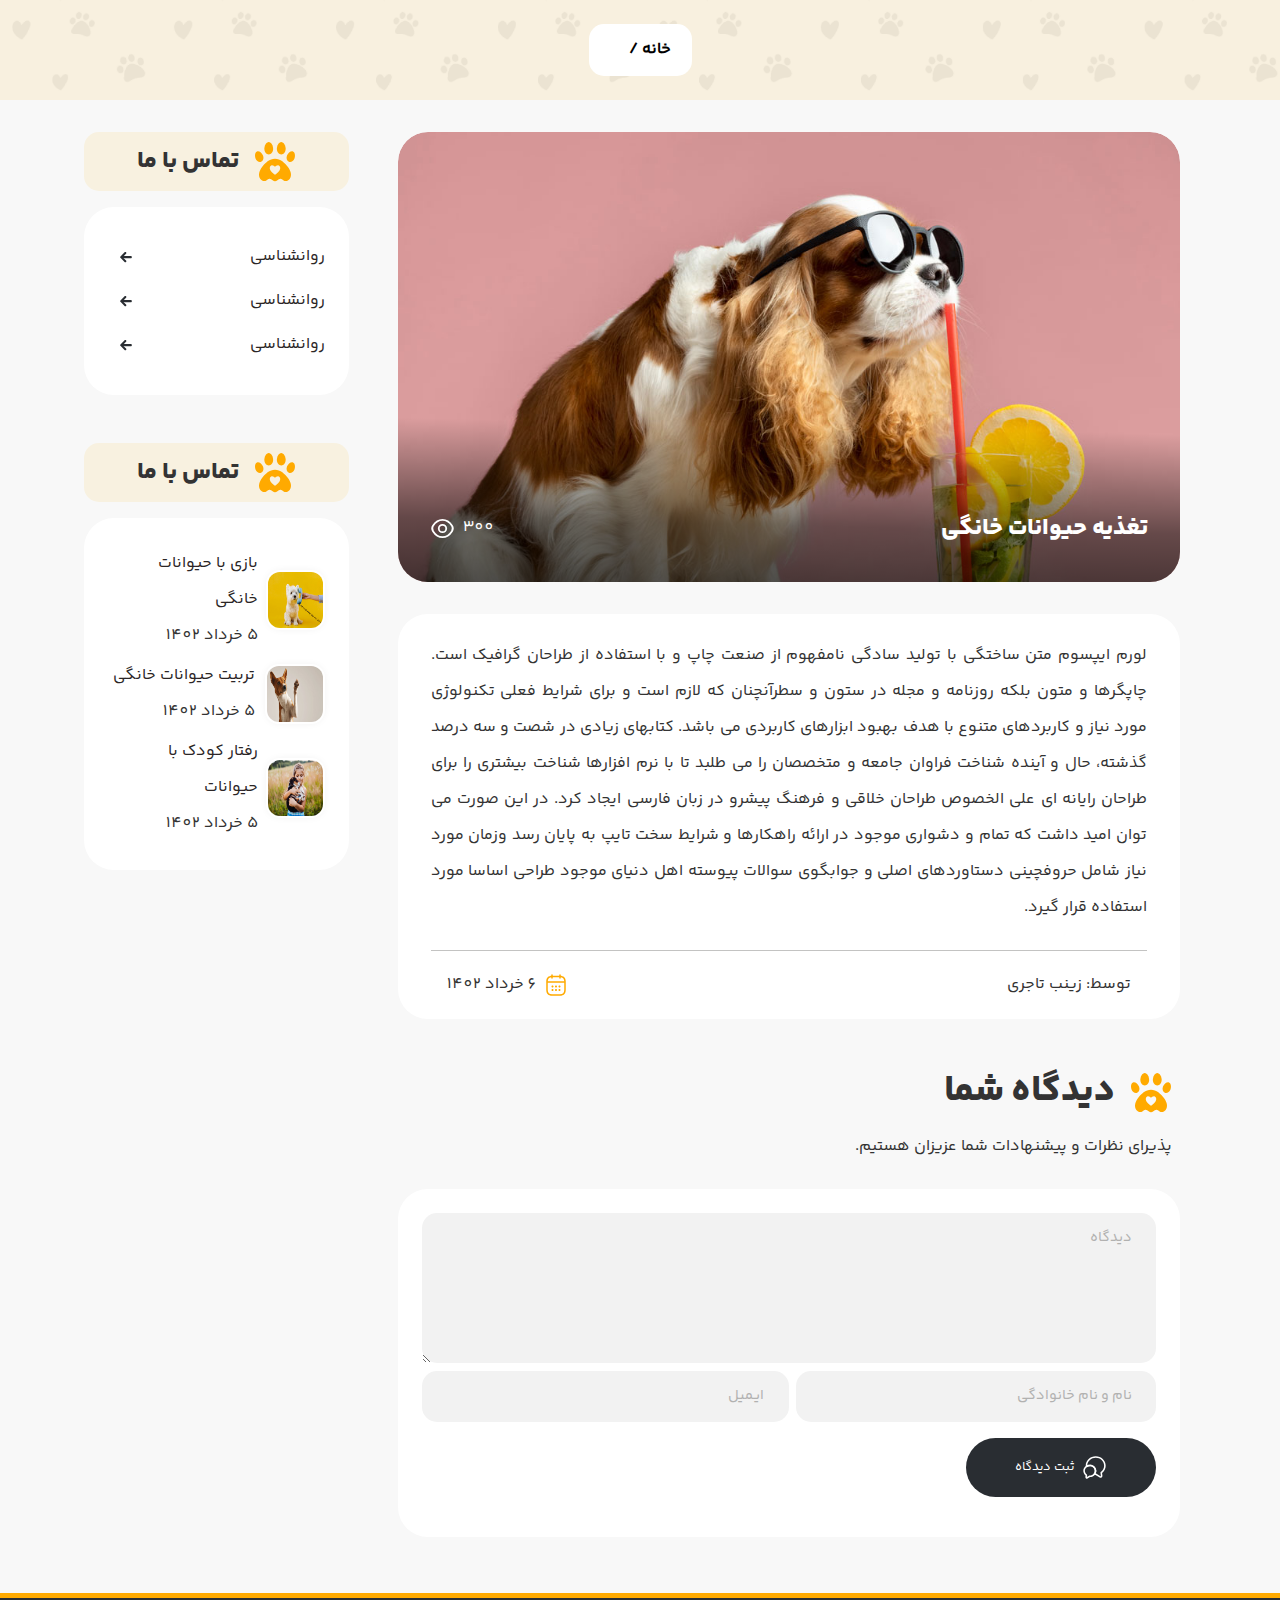
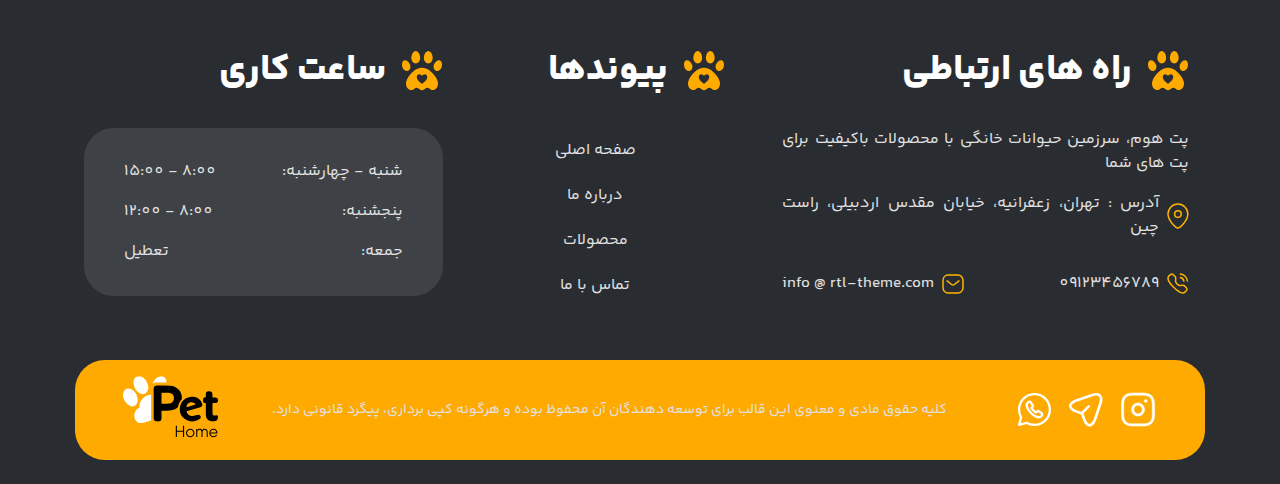
==== commit 9b81f10f: "ذذذ" ====
--- a/page-blog.html
+++ b/page-blog.html
@@ -1,6 +1,4 @@
 ﻿<html dir="rtl" lang="fa-IR">
-
-<!-- Mirrored from theme-code.ir/pet-home/page-blog.html by HTTrack Website Copier/3.x [XR&CO'2014], Tue, 13 Jun 2023 16:57:00 GMT -->
 <head>
     <title>صفحه وبلاگ 1 - دمو 1</title>
     <meta charset="UTF-8">
@@ -16,119 +14,10 @@
 <body class="rtl">
     <div class="main_wrap">
         <div class="of-site-mask"></div>
-    
-        <div class="off-canvas-wrap ">
-            <div class="close-off-canvas-wrap">
-                <a href="#" id="of-close-off-canvas">
-                    <svg class="mt-3" width="12" height="12" viewBox="0 0 22 22" fill="none" xmlns="http://www.w3.org/2000/svg">
-                        <path d="M2 3L18.9706 19.9706" stroke="black" stroke-width="4" stroke-linecap="round"/>
-                        <path d="M19.0874 2.47266L2.11684 19.4432" stroke="black" stroke-width="4" stroke-linecap="round"/>
-                    </svg>
-                </a>
-            </div>
-
-            <div class="off-canvas-inner">
-                <div id="of-mobile-nav" class="mobile-menu-wrap">
-                        <div class="d-block text-center my-3">
-                            <a href="Index.html" class="current py-2">
-                                <img src="Img/logo.svg" />
-                            </a>
-                        </div> 
-                    <ul class="mobile-menu">
-                        <li class="current-menu-item">
-                            <a href="Index.html">صفحه اصلی</a>
-                        </li>
-                        <li class="current-menu-item">
-                            <a href="shop.html">محصولات</a>
-                        </li>
-                        <li class="current-menu-item">
-                            <a href="gallery.html">گالری</a>
-                        </li>
-                        <li class="current-menu-item">
-                            <a href="blog.html">وبلاگ</a>
-                        </li>
-                        <li class="current-menu-item">
-                            <a href="about-us.html">درباره ما</a>
-                        </li>      
-                        <li class="current-menu-item">
-                            <a href="contact-us.html">تماس با ما</a>
-                        </li>
-                    </ul>
-                </div>
-            </div>
-        </div>
-
-        <header class="main_header wide_header">
-            <div class="header_container">
-                <div class="menu_wrapper menu_sticky header-btop">
-                    <div class="container p_relative h86">
-
-                        <div id="navigation" class="of-drop-down of-main-menu" role="navigation">
-                            <ul class="menu">
-                                <li>
-                                    <a href="Index.html" class="current py-2">
-                                        <img src="Img/logo.svg" />
-                                    </a>
-                                </li>
-                                <li><a href="Index.html" target="_blank">صفحه اصلی</a></li>
-
-                                <li><a href="shop.html" target="_blank">محصولات</a></li>
-
-                                <li><a href="gallery.html" target="_blank">گالری</a></li>
-
-                                <li><a href="blog.html" target="_blank">وبلاگ</a></li>
-                        
-                                <li><a href="about-us.html" target="_blank">درباره ما</a></li>
-                                <li><a href="contact-us.html" target="_blank">تماس با ما</a></li>
-                            </ul>
-                        </div>
-
-                        <div class="m_login d-flex">
-                            <div class="shoping-cart radius30">
-                                <a href="cart.html">
-                                <svg width="24" height="24" viewBox="0 0 24 24" fill="none" xmlns="http://www.w3.org/2000/svg">
-                                    <path d="M2 2H3.74001C4.82001 2 5.67 2.93 5.58 4L4.75 13.96C4.61 15.59 5.89999 16.99 7.53999 16.99H18.19C19.63 16.99 20.89 15.81 21 14.38L21.54 6.88C21.66 5.22 20.4 3.87 18.73 3.87H5.82001" stroke="#222221" stroke-width="1.5" stroke-miterlimit="10" stroke-linecap="round" stroke-linejoin="round"/>
-                                    <path d="M16.25 22C16.9404 22 17.5 21.4404 17.5 20.75C17.5 20.0596 16.9404 19.5 16.25 19.5C15.5596 19.5 15 20.0596 15 20.75C15 21.4404 15.5596 22 16.25 22Z" stroke="#222221" stroke-width="1.5" stroke-miterlimit="10" stroke-linecap="round" stroke-linejoin="round"/>
-                                    <path d="M8.25 22C8.94036 22 9.5 21.4404 9.5 20.75C9.5 20.0596 8.94036 19.5 8.25 19.5C7.55964 19.5 7 20.0596 7 20.75C7 21.4404 7.55964 22 8.25 22Z" stroke="#222221" stroke-width="1.5" stroke-miterlimit="10" stroke-linecap="round" stroke-linejoin="round"/>
-                                    <path d="M9 8H21" stroke="#222221" stroke-width="1.5" stroke-miterlimit="10" stroke-linecap="round" stroke-linejoin="round"/>
-                                </svg> 
-                            </a>                                                   
-                           </div>
-                                <div class="login px-4 py-2 radius55 d-flex align-items-center">
-                                    
-                                    <svg width="24" height="24" viewBox="0 0 24 24" fill="none" xmlns="http://www.w3.org/2000/svg">
-                                        <path d="M14.4399 19.05L15.9599 20.57L18.9999 17.53" stroke="white" stroke-width="1.5" stroke-linecap="round" stroke-linejoin="round"/>
-                                        <path d="M12.1601 10.87C12.0601 10.86 11.9401 10.86 11.8301 10.87C9.4501 10.79 7.5601 8.84 7.5601 6.44C7.5501 3.99 9.5401 2 11.9901 2C14.4401 2 16.4301 3.99 16.4301 6.44C16.4301 8.84 14.5301 10.79 12.1601 10.87Z" stroke="white" stroke-width="1.5" stroke-linecap="round" stroke-linejoin="round"/>
-                                        <path d="M11.99 21.8099C10.17 21.8099 8.36004 21.3499 6.98004 20.4299C4.56004 18.8099 4.56004 16.1699 6.98004 14.5599C9.73004 12.7199 14.24 12.7199 16.99 14.5599" stroke="white" stroke-width="1.5" stroke-linecap="round" stroke-linejoin="round"/>
-                                    </svg>    
-                                    <a class="mr-2" href="login.html">ثبت نام | ورود</a>
-                                </div>
-                        </div>
-
-                        <div class="is-show mobile-nav-button">
-                            <a id="of-trigger" class="icon-wrap" href="#">
-                                <svg width="35" height="35" viewBox="0 0 24 24" fill="none" xmlns="http://www.w3.org/2000/svg">
-                                    <path d="M17.5401 8.81063C19.1748 8.81063 20.5001 7.48539 20.5001 5.85062C20.5001 4.21586 19.1748 2.89062 17.5401 2.89062C15.9053 2.89062 14.5801 4.21586 14.5801 5.85062C14.5801 7.48539 15.9053 8.81063 17.5401 8.81063Z" fill="#292D32"/>
-                                    <path d="M6.46 8.81063C8.09476 8.81063 9.42 7.48539 9.42 5.85062C9.42 4.21586 8.09476 2.89062 6.46 2.89062C4.82524 2.89062 3.5 4.21586 3.5 5.85062C3.5 7.48539 4.82524 8.81063 6.46 8.81063Z" fill="#292D32"/>
-                                    <path d="M17.5401 21.1095C19.1748 21.1095 20.5001 19.7842 20.5001 18.1495C20.5001 16.5147 19.1748 15.1895 17.5401 15.1895C15.9053 15.1895 14.5801 16.5147 14.5801 18.1495C14.5801 19.7842 15.9053 21.1095 17.5401 21.1095Z" fill="#292D32"/>
-                                    <path d="M6.46 21.1095C8.09476 21.1095 9.42 19.7842 9.42 18.1495C9.42 16.5147 8.09476 15.1895 6.46 15.1895C4.82524 15.1895 3.5 16.5147 3.5 18.1495C3.5 19.7842 4.82524 21.1095 6.46 21.1095Z" fill="#292D32"/>
-                                    </svg>
-                            </a>        
-                        </div>
-
-                        <div class="logo-mobile d-none">
-                            <a href="Index.html" class="current py-2">
-                                <img src="Img/logo.svg" />
-                            </a>
-                        </div> 
-
-                    </div>
-                </div>
-            </div>
-        </header>
+  
 
         <div class="clearfix"></div>
-
+            <!--header-page-->
         <section class="container-fluid bkg p-0">
             <div class="row">
                 <div class="col-lg-12 p-0 mb-3">
@@ -136,7 +25,7 @@
                         <div class="breadcrumb radius15">
                             <ul class="">
                                 <li><a href="#">خانه / </a></li>
-                                <li><a href="#" class="current">وبلاگ 1</a></li>
+                                <li><a href="#" class="current"> <?php  the_title();  ?></a></li>
                             </ul>
                         </div>
                     </div>
